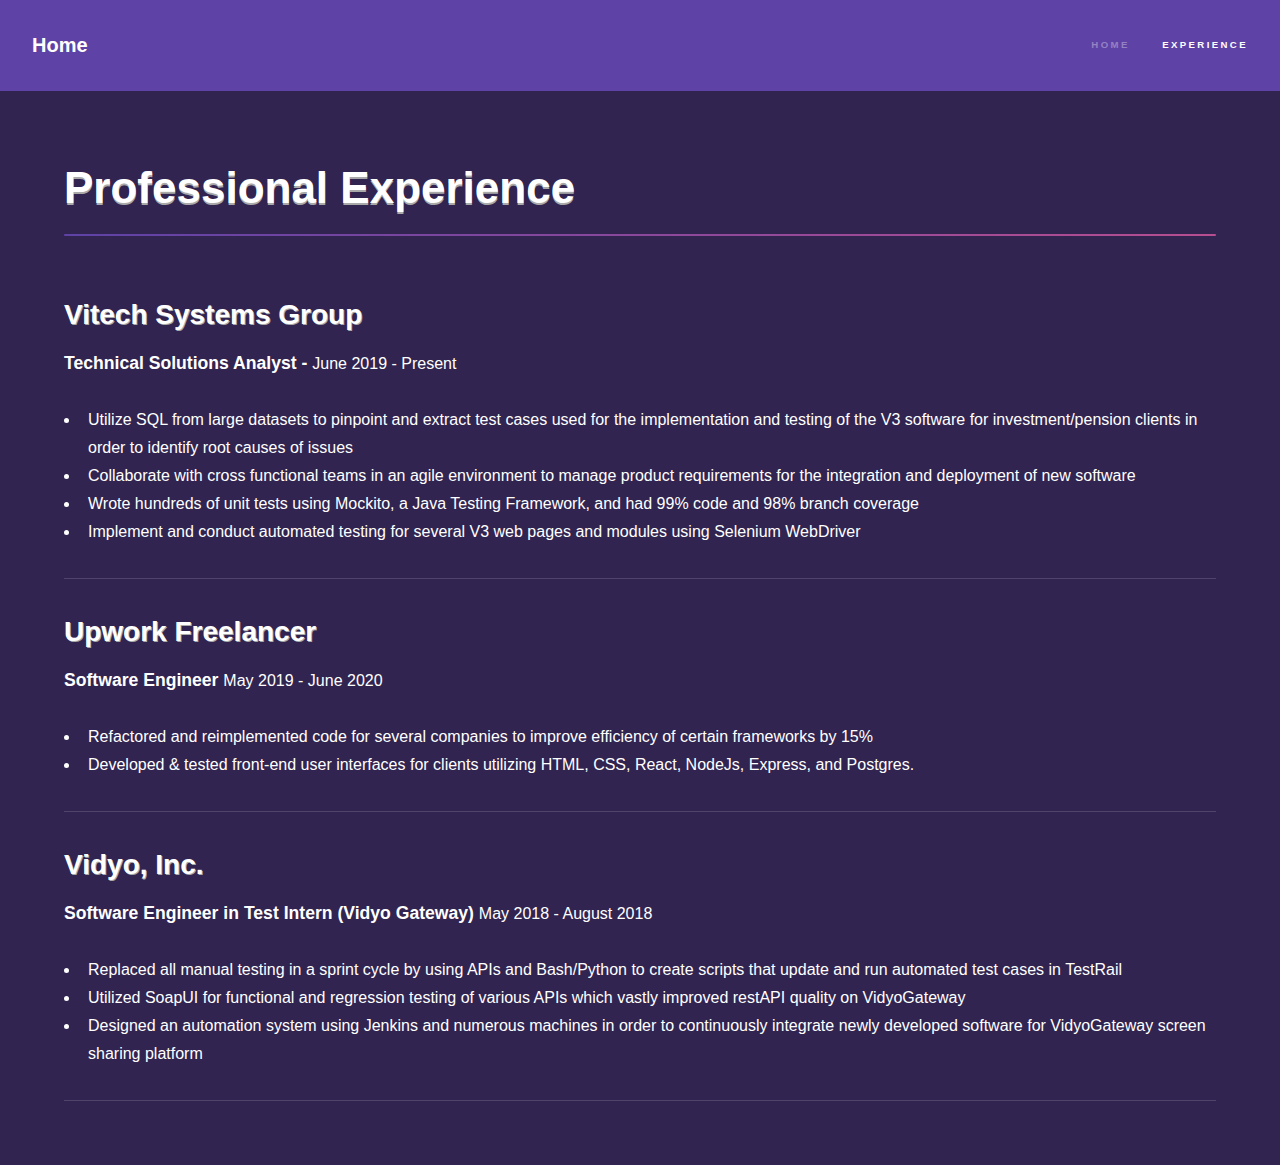
==== elements.html @ cdfebb3a "Add files via upload" ====
<!DOCTYPE HTML>
<!--
	Hyperspace by HTML5 UP
	html5up.net | @ajlkn
	Free for personal and commercial use under the CCA 3.0 license (html5up.net/license)
-->
<html>
	<head>
		<title>Professional Experience</title>
		<meta charset="utf-8" />
		<meta name="viewport" content="width=device-width, initial-scale=1, user-scalable=no" />
		<link rel="stylesheet" href="assets/css/main.css" />
		<noscript><link rel="stylesheet" href="assets/css/noscript.css" /></noscript>
	</head>
	<body class="is-preload">

		<!-- Header -->
			<header id="header">
				<a href="index.html" class="title">Home</a>
				<nav>
					<ul>
						<li><a href="index.html">Home</a></li>
						<!-- <li><a href="generic.html">Generic</a></li> -->
						<li><a href="elements.html"  class="active">Experience</a></li>
					</ul>
				</nav>
			</header>

		<!-- Wrapper -->
			<div id="wrapper">

				<!-- Main -->
					<section id="main" class="wrapper">
						<div class="inner">
							<h1 class="major">Professional Experience</h1>

								<section>
									<h2>Vitech Systems Group</h2>
									<h3 class="pdates"> Technical Solutions Analyst - </h3> <p class="pdates">June 2019 - Present</p>														
									<br>
									<br>
									<ul>
										<li>Utilize SQL from large datasets to pinpoint and extract test cases used for the implementation and testing of the V3 software for investment/pension clients in order to identify root causes of issues</li>
										<li>Collaborate with cross functional teams in an agile environment to manage product requirements for the integration and deployment of new software  </li>
										<li>Wrote hundreds of unit tests using Mockito, a Java Testing Framework, and had 99% code and 98% branch coverage</li>
										<li>Implement and conduct automated testing for several V3 web pages and modules using Selenium WebDriver</li>
									</ul>
									<hr />

									<h2>Upwork Freelancer</h2>
									<h3 class="pdates">Software Engineer </h3>
									<p class="pdates">May 2019 - June 2020</p>
									<br>
									<br>
									<ul>
										<li>Refactored and reimplemented code for several companies to improve efficiency of certain frameworks by 15%</li>
										<li>Developed & tested front-end user interfaces for clients utilizing HTML, CSS, React, NodeJs, Express, and Postgres.</li>
										
										
									</ul>
									<hr />


									
									
									<h2>Vidyo, Inc.</h2>
									<h3 class="pdates">Software Engineer in Test Intern (Vidyo Gateway)	 </h3>
									<p class="pdates">May 2018 - August 2018</p>
									<br>
									<br>
									<ul>
										<li>Replaced all manual testing in a sprint cycle by using APIs and Bash/Python to create scripts that update and run automated test cases in TestRail </li>
										<li>Utilized SoapUI for functional and regression testing of various APIs which vastly improved restAPI quality on VidyoGateway </li>
										<li>Designed an automation system using Jenkins and numerous machines in order to continuously integrate newly developed software for VidyoGateway screen sharing platform </li>
											
									</ul>
									<hr />

								
									<!-- <h2>Heading Level 2</h2>
									<h3>Heading Level 3</h3>
									<h4>Heading Level 4</h4>
									<hr />
									<h3>Blockquote</h3>
									<blockquote>Fringilla nisl. Donec accumsan interdum nisi, quis tincidunt felis sagittis eget tempus euismod. Vestibulum ante ipsum primis in faucibus vestibulum. Blandit adipiscing eu felis iaculis volutpat ac adipiscing accumsan faucibus. Vestibulum ante ipsum primis in faucibus lorem ipsum dolor sit amet nullam adipiscing eu felis.</blockquote>
									<h3>Preformatted</h3>
									<pre><code>i = 0; -->



							<!-- Lists -->
								

		

		<!-- Scripts -->
			<script src="assets/js/jquery.min.js"></script>
			<script src="assets/js/jquery.scrollex.min.js"></script>
			<script src="assets/js/jquery.scrolly.min.js"></script>
			<script src="assets/js/browser.min.js"></script>
			<script src="assets/js/breakpoints.min.js"></script>
			<script src="assets/js/util.js"></script>
			<script src="assets/js/main.js"></script>

	</body>
</html>
---- assets/css/main.css ----
@import url(fontawesome-all.min.css);

/*
	Hyperspace by HTML5 UP
	html5up.net | @ajlkn
	Free for personal and commercial use under the CCA 3.0 license (html5up.net/license)
*/

html, body, div, span, applet, object,
iframe, h1, h2, h3, h4, h5, h6, p, blockquote,
pre, a, abbr, acronym, address, big, cite,
code, del, dfn, em, img, ins, kbd, q, s, samp,
small, strike, strong, sub, sup, tt, var, b,
u, i, center, dl, dt, dd, ol, ul, li, fieldset,
form, label, legend, table, caption, tbody,
tfoot, thead, tr, th, td, article, aside,
canvas, details, embed, figure, figcaption,
footer, header, hgroup, menu, nav, output, ruby,
section, summary, time, mark, audio, video {
	margin: 0;
	padding: 0;
	border: 0;
	font-size: 100%;
	font: inherit;
	vertical-align: baseline;}

article, aside, details, figcaption, figure,
footer, header, hgroup, menu, nav, section {
	display: block;}

body {
	line-height: 1;
}

ol, ul {
	list-style: none;
}

blockquote, q {
	quotes: none;
}

	blockquote:before, blockquote:after, q:before, q:after {
		content: '';
		content: none;
	}

table {
	border-collapse: collapse;
	border-spacing: 0;
}

body {
	-webkit-text-size-adjust: none;
}

mark {
	background-color: transparent;
	color: inherit;
}

input::-moz-focus-inner {
	border: 0;
	padding: 0;
}

input, select, textarea {
	-moz-appearance: none;
	-webkit-appearance: none;
	-ms-appearance: none;
	appearance: none;
}

/* Basic */

	@-ms-viewport {
		width: device-width;
	}

	body {
		-ms-overflow-style: scrollbar;
	}

	@media screen and (max-width: 480px) {

		html, body {
			min-width: 320px;
		}

	}

	html {
		box-sizing: border-box;
	}

	*, *:before, *:after {
		box-sizing: inherit;
	}

	body {
		background: #312450;
	}

		body.is-preload *, body.is-preload *:before, body.is-preload *:after {
			-moz-animation: none !important;
			-webkit-animation: none !important;
			-ms-animation: none !important;
			animation: none !important;
			-moz-transition: none !important;
			-webkit-transition: none !important;
			-ms-transition: none !important;
			transition: none !important;
		}

/* Type */

	body, input, select, textarea {
		color: rgba(255, 255, 255, 0.55);
		font-family: Arial, Helvetica, sans-serif;
		font-size: 16.5pt;
		font-weight: normal;
		line-height: 1.75;
	}

		@media screen and (max-width: 1680px) {

			body, input, select, textarea {
				font-size: 13pt;
			}

		}

		@media screen and (max-width: 1280px) {

			body, input, select, textarea {
				font-size: 12pt;
			}

		}

		@media screen and (max-width: 360px) {

			body, input, select, textarea {
				font-size: 11pt;
			}

		}

	a {
		-moz-transition: color 0.2s ease, border-bottom-color 0.2s ease;
		-webkit-transition: color 0.2s ease, border-bottom-color 0.2s ease;
		-ms-transition: color 0.2s ease, border-bottom-color 0.2s ease;
		transition: color 0.2s ease, border-bottom-color 0.2s ease;
		border-bottom: dotted 1px rgba(255, 255, 255, 0.35);
		color: inherit;
		text-decoration: none;
	}

		a:hover {
			border-bottom-color: transparent;
			color: #ffffff;
		}

	strong, b {
		color: #ffffff;
		font-weight: bold;
	}

	em, i {
		font-style: italic;
	}

	p {
		margin: 0 0 2em 0;
	}

	h1, h2, h3, h4, h5, h6 {
		color: #ffffff;
		font-weight: bold;
		line-height: 1.5;
		margin: 0 0 0.5em 0;
	}

		h1 a, h2 a, h3 a, h4 a, h5 a, h6 a {
			color: inherit;
			text-decoration: none;
		}

	h1 {
		font-size: 2.75em;
		text-shadow: .2px 2px darkgrey;
	}

		h1.major {
			margin: 0 0 1.3em 0;
			position: relative;
			padding-bottom: 0.35em;
		}

			h1.major:after {
				background-image: -moz-linear-gradient(to right, #5e42a6, #b74e91);
				background-image: -webkit-linear-gradient(to right, #5e42a6, #b74e91);
				background-image: -ms-linear-gradient(to right, #5e42a6, #b74e91);
				background-image: linear-gradient(to right, #5e42a6, #b74e91);
				-moz-transition: max-width 0.2s ease;
				-webkit-transition: max-width 0.2s ease;
				-ms-transition: max-width 0.2s ease;
				transition: max-width 0.2s ease;
				border-radius: 0.2em;
				bottom: 0;
				content: '';
				height: 0.05em;
				position: absolute;
				right: 0;
				width: 100%;
			}

	h2 {
		font-size: 1.75em;
		text-shadow: 1px 1px darkgrey;
	}

	h3 {
		font-size: 1.1em;
	}

	h4 {
		font-size: 1em;
	}

	h5 {
		font-size: 0.8em;
	}

	h6 {
		font-size: 0.6em;
	}

	@media screen and (max-width: 736px) {

		h1 {
			font-size: 2em;
		}

		h2 {
			font-size: 1.25em;
		}

		h3 {
			font-size: 1em;
		}

		h4 {
			font-size: 0.8em;
		}

		h5 {
			font-size: 0.6em;
		}

		h6 {
			font-size: 0.6em;
		}

	}

	sub {
		font-size: 0.8em;
		position: relative;
		top: 0.5em;
	}

	sup {
		font-size: 0.8em;
		position: relative;
		top: -0.5em;
	}

	blockquote {
		border-left: solid 4px rgba(255, 255, 255, 0.15);
		font-style: italic;
		margin: 0 0 2em 0;
		padding: 0.5em 0 0.5em 2em;
	}

	code {
		background: rgba(255, 255, 255, 0.05);
		border-radius: 0.25em;
		border: solid 1px rgba(255, 255, 255, 0.15);
		font-family: "Courier New", monospace;
		font-size: 0.9em;
		margin: 0 0.25em;
		padding: 0.25em 0.65em;
	}

	pre {
		-webkit-overflow-scrolling: touch;
		font-family: "Courier New", monospace;
		font-size: 0.9em;
		margin: 0 0 2em 0;
	}

		pre code {
			display: block;
			line-height: 1.75em;
			padding: 1em 1.5em;
			overflow-x: auto;
		}

	hr {
		border: 0;
		border-bottom: solid 1px rgba(255, 255, 255, 0.15);
		margin: 2em 0;
	}

		hr.major {
			margin: 3em 0;
		}

	.align-left {
		text-align: left;
	}

	.align-center {
		text-align: center;
	}

	.align-right {
		text-align: right;
	}

/* Row */

	.row {
		display: flex;
		flex-wrap: wrap;
		box-sizing: border-box;
		align-items: stretch;
	}

		.row > * {
			box-sizing: border-box;
		}

		.row.gtr-uniform > * > :last-child {
			margin-bottom: 0;
		}

		.row.aln-left {
			justify-content: flex-start;
		}

		.row.aln-center {
			justify-content: center;
		}

		.row.aln-right {
			justify-content: flex-end;
		}

		.row.aln-top {
			align-items: flex-start;
		}

		.row.aln-middle {
			align-items: center;
		}

		.row.aln-bottom {
			align-items: flex-end;
		}

		.row > .imp {
			order: -1;
		}

		.row > .col-1 {
			width: 8.33333%;
		}

		.row > .off-1 {
			margin-left: 8.33333%;
		}

		.row > .col-2 {
			width: 16.66667%;
		}

		.row > .off-2 {
			margin-left: 16.66667%;
		}

		.row > .col-3 {
			width: 25%;
		}

		.row > .off-3 {
			margin-left: 25%;
		}

		.row > .col-4 {
			width: 33.33333%;
		}

		.row > .off-4 {
			margin-left: 33.33333%;
		}

		.row > .col-5 {
			width: 41.66667%;
		}

		.row > .off-5 {
			margin-left: 41.66667%;
		}

		.row > .col-6 {
			width: 50%;
		}

		.row > .off-6 {
			margin-left: 50%;
		}

		.row > .col-7 {
			width: 58.33333%;
		}

		.row > .off-7 {
			margin-left: 58.33333%;
		}

		.row > .col-8 {
			width: 66.66667%;
		}

		.row > .off-8 {
			margin-left: 66.66667%;
		}

		.row > .col-9 {
			width: 75%;
		}

		.row > .off-9 {
			margin-left: 75%;
		}

		.row > .col-10 {
			width: 83.33333%;
		}

		.row > .off-10 {
			margin-left: 83.33333%;
		}

		.row > .col-11 {
			width: 91.66667%;
		}

		.row > .off-11 {
			margin-left: 91.66667%;
		}

		.row > .col-12 {
			width: 100%;
		}

		.row > .off-12 {
			margin-left: 100%;
		}

		.row.gtr-0 {
			margin-top: 0;
			margin-left: 0em;
		}

			.row.gtr-0 > * {
				padding: 0 0 0 0em;
			}

			.row.gtr-0.gtr-uniform {
				margin-top: 0em;
			}

				.row.gtr-0.gtr-uniform > * {
					padding-top: 0em;
				}

		.row.gtr-25 {
			margin-top: 0;
			margin-left: -0.375em;
		}

			.row.gtr-25 > * {
				padding: 0 0 0 0.375em;
			}

			.row.gtr-25.gtr-uniform {
				margin-top: -0.375em;
			}

				.row.gtr-25.gtr-uniform > * {
					padding-top: 0.375em;
				}

		.row.gtr-50 {
			margin-top: 0;
			margin-left: -0.75em;
		}

			.row.gtr-50 > * {
				padding: 0 0 0 0.75em;
			}

			.row.gtr-50.gtr-uniform {
				margin-top: -0.75em;
			}

				.row.gtr-50.gtr-uniform > * {
					padding-top: 0.75em;
				}

		.row {
			margin-top: 0;
			margin-left: -1.5em;
		}

			.row > * {
				padding: 0 0 0 1.5em;
			}

			.row.gtr-uniform {
				margin-top: -1.5em;
			}

				.row.gtr-uniform > * {
					padding-top: 1.5em;
				}

		.row.gtr-150 {
			margin-top: 0;
			margin-left: -2.25em;
		}

			.row.gtr-150 > * {
				padding: 0 0 0 2.25em;
			}

			.row.gtr-150.gtr-uniform {
				margin-top: -2.25em;
			}

				.row.gtr-150.gtr-uniform > * {
					padding-top: 2.25em;
				}

		.row.gtr-200 {
			margin-top: 0;
			margin-left: -3em;
		}

			.row.gtr-200 > * {
				padding: 0 0 0 3em;
			}

			.row.gtr-200.gtr-uniform {
				margin-top: -3em;
			}

				.row.gtr-200.gtr-uniform > * {
					padding-top: 3em;
				}

		@media screen and (max-width: 1680px) {

			.row {
				display: flex;
				flex-wrap: wrap;
				box-sizing: border-box;
				align-items: stretch;
			}

				.row > * {
					box-sizing: border-box;
				}

				.row.gtr-uniform > * > :last-child {
					margin-bottom: 0;
				}

				.row.aln-left {
					justify-content: flex-start;
				}

				.row.aln-center {
					justify-content: center;
				}

				.row.aln-right {
					justify-content: flex-end;
				}

				.row.aln-top {
					align-items: flex-start;
				}

				.row.aln-middle {
					align-items: center;
				}

				.row.aln-bottom {
					align-items: flex-end;
				}

				.row > .imp-xlarge {
					order: -1;
				}

				.row > .col-1-xlarge {
					width: 8.33333%;
				}

				.row > .off-1-xlarge {
					margin-left: 8.33333%;
				}

				.row > .col-2-xlarge {
					width: 16.66667%;
				}

				.row > .off-2-xlarge {
					margin-left: 16.66667%;
				}

				.row > .col-3-xlarge {
					width: 25%;
				}

				.row > .off-3-xlarge {
					margin-left: 25%;
				}

				.row > .col-4-xlarge {
					width: 33.33333%;
				}

				.row > .off-4-xlarge {
					margin-left: 33.33333%;
				}

				.row > .col-5-xlarge {
					width: 41.66667%;
				}

				.row > .off-5-xlarge {
					margin-left: 41.66667%;
				}

				.row > .col-6-xlarge {
					width: 50%;
				}

				.row > .off-6-xlarge {
					margin-left: 50%;
				}

				.row > .col-7-xlarge {
					width: 58.33333%;
				}

				.row > .off-7-xlarge {
					margin-left: 58.33333%;
				}

				.row > .col-8-xlarge {
					width: 66.66667%;
				}

				.row > .off-8-xlarge {
					margin-left: 66.66667%;
				}

				.row > .col-9-xlarge {
					width: 75%;
				}

				.row > .off-9-xlarge {
					margin-left: 75%;
				}

				.row > .col-10-xlarge {
					width: 83.33333%;
				}

				.row > .off-10-xlarge {
					margin-left: 83.33333%;
				}

				.row > .col-11-xlarge {
					width: 91.66667%;
				}

				.row > .off-11-xlarge {
					margin-left: 91.66667%;
				}

				.row > .col-12-xlarge {
					width: 100%;
				}

				.row > .off-12-xlarge {
					margin-left: 100%;
				}

				.row.gtr-0 {
					margin-top: 0;
					margin-left: 0em;
				}

					.row.gtr-0 > * {
						padding: 0 0 0 0em;
					}

					.row.gtr-0.gtr-uniform {
						margin-top: 0em;
					}

						.row.gtr-0.gtr-uniform > * {
							padding-top: 0em;
						}

				.row.gtr-25 {
					margin-top: 0;
					margin-left: -0.375em;
				}

					.row.gtr-25 > * {
						padding: 0 0 0 0.375em;
					}

					.row.gtr-25.gtr-uniform {
						margin-top: -0.375em;
					}

						.row.gtr-25.gtr-uniform > * {
							padding-top: 0.375em;
						}

				.row.gtr-50 {
					margin-top: 0;
					margin-left: -0.75em;
				}

					.row.gtr-50 > * {
						padding: 0 0 0 0.75em;
					}

					.row.gtr-50.gtr-uniform {
						margin-top: -0.75em;
					}

						.row.gtr-50.gtr-uniform > * {
							padding-top: 0.75em;
						}

				.row {
					margin-top: 0;
					margin-left: -1.5em;
				}

					.row > * {
						padding: 0 0 0 1.5em;
					}

					.row.gtr-uniform {
						margin-top: -1.5em;
					}

						.row.gtr-uniform > * {
							padding-top: 1.5em;
						}

				.row.gtr-150 {
					margin-top: 0;
					margin-left: -2.25em;
				}

					.row.gtr-150 > * {
						padding: 0 0 0 2.25em;
					}

					.row.gtr-150.gtr-uniform {
						margin-top: -2.25em;
					}

						.row.gtr-150.gtr-uniform > * {
							padding-top: 2.25em;
						}

				.row.gtr-200 {
					margin-top: 0;
					margin-left: -3em;
				}

					.row.gtr-200 > * {
						padding: 0 0 0 3em;
					}

					.row.gtr-200.gtr-uniform {
						margin-top: -3em;
					}

						.row.gtr-200.gtr-uniform > * {
							padding-top: 3em;
						}

		}

		@media screen and (max-width: 1280px) {

			.row {
				display: flex;
				flex-wrap: wrap;
				box-sizing: border-box;
				align-items: stretch;
			}

				.row > * {
					box-sizing: border-box;
				}

				.row.gtr-uniform > * > :last-child {
					margin-bottom: 0;
				}

				.row.aln-left {
					justify-content: flex-start;
				}

				.row.aln-center {
					justify-content: center;
				}

				.row.aln-right {
					justify-content: flex-end;
				}

				.row.aln-top {
					align-items: flex-start;
				}

				.row.aln-middle {
					align-items: center;
				}

				.row.aln-bottom {
					align-items: flex-end;
				}

				.row > .imp-large {
					order: -1;
				}

				.row > .col-1-large {
					width: 8.33333%;
				}

				.row > .off-1-large {
					margin-left: 8.33333%;
				}

				.row > .col-2-large {
					width: 16.66667%;
				}

				.row > .off-2-large {
					margin-left: 16.66667%;
				}

				.row > .col-3-large {
					width: 25%;
				}

				.row > .off-3-large {
					margin-left: 25%;
				}

				.row > .col-4-large {
					width: 33.33333%;
				}

				.row > .off-4-large {
					margin-left: 33.33333%;
				}

				.row > .col-5-large {
					width: 41.66667%;
				}

				.row > .off-5-large {
					margin-left: 41.66667%;
				}

				.row > .col-6-large {
					width: 50%;
				}

				.row > .off-6-large {
					margin-left: 50%;
				}

				.row > .col-7-large {
					width: 58.33333%;
				}

				.row > .off-7-large {
					margin-left: 58.33333%;
				}

				.row > .col-8-large {
					width: 66.66667%;
				}

				.row > .off-8-large {
					margin-left: 66.66667%;
				}

				.row > .col-9-large {
					width: 75%;
				}

				.row > .off-9-large {
					margin-left: 75%;
				}

				.row > .col-10-large {
					width: 83.33333%;
				}

				.row > .off-10-large {
					margin-left: 83.33333%;
				}

				.row > .col-11-large {
					width: 91.66667%;
				}

				.row > .off-11-large {
					margin-left: 91.66667%;
				}

				.row > .col-12-large {
					width: 100%;
				}

				.row > .off-12-large {
					margin-left: 100%;
				}

				.row.gtr-0 {
					margin-top: 0;
					margin-left: 0em;
				}

					.row.gtr-0 > * {
						padding: 0 0 0 0em;
					}

					.row.gtr-0.gtr-uniform {
						margin-top: 0em;
					}

						.row.gtr-0.gtr-uniform > * {
							padding-top: 0em;
						}

				.row.gtr-25 {
					margin-top: 0;
					margin-left: -0.375em;
				}

					.row.gtr-25 > * {
						padding: 0 0 0 0.375em;
					}

					.row.gtr-25.gtr-uniform {
						margin-top: -0.375em;
					}

						.row.gtr-25.gtr-uniform > * {
							padding-top: 0.375em;
						}

				.row.gtr-50 {
					margin-top: 0;
					margin-left: -0.75em;
				}

					.row.gtr-50 > * {
						padding: 0 0 0 0.75em;
					}

					.row.gtr-50.gtr-uniform {
						margin-top: -0.75em;
					}

						.row.gtr-50.gtr-uniform > * {
							padding-top: 0.75em;
						}

				.row {
					margin-top: 0;
					margin-left: -1.5em;
				}

					.row > * {
						padding: 0 0 0 1.5em;
					}

					.row.gtr-uniform {
						margin-top: -1.5em;
					}

						.row.gtr-uniform > * {
							padding-top: 1.5em;
						}

				.row.gtr-150 {
					margin-top: 0;
					margin-left: -2.25em;
				}

					.row.gtr-150 > * {
						padding: 0 0 0 2.25em;
					}

					.row.gtr-150.gtr-uniform {
						margin-top: -2.25em;
					}

						.row.gtr-150.gtr-uniform > * {
							padding-top: 2.25em;
						}

				.row.gtr-200 {
					margin-top: 0;
					margin-left: -3em;
				}

					.row.gtr-200 > * {
						padding: 0 0 0 3em;
					}

					.row.gtr-200.gtr-uniform {
						margin-top: -3em;
					}

						.row.gtr-200.gtr-uniform > * {
							padding-top: 3em;
						}

		}

		@media screen and (max-width: 980px) {

			.row {
				display: flex;
				flex-wrap: wrap;
				box-sizing: border-box;
				align-items: stretch;
			}

				.row > * {
					box-sizing: border-box;
				}

				.row.gtr-uniform > * > :last-child {
					margin-bottom: 0;
				}

				.row.aln-left {
					justify-content: flex-start;
				}

				.row.aln-center {
					justify-content: center;
				}

				.row.aln-right {
					justify-content: flex-end;
				}

				.row.aln-top {
					align-items: flex-start;
				}

				.row.aln-middle {
					align-items: center;
				}

				.row.aln-bottom {
					align-items: flex-end;
				}

				.row > .imp-medium {
					order: -1;
				}

				.row > .col-1-medium {
					width: 8.33333%;
				}

				.row > .off-1-medium {
					margin-left: 8.33333%;
				}

				.row > .col-2-medium {
					width: 16.66667%;
				}

				.row > .off-2-medium {
					margin-left: 16.66667%;
				}

				.row > .col-3-medium {
					width: 25%;
				}

				.row > .off-3-medium {
					margin-left: 25%;
				}

				.row > .col-4-medium {
					width: 33.33333%;
				}

				.row > .off-4-medium {
					margin-left: 33.33333%;
				}

				.row > .col-5-medium {
					width: 41.66667%;
				}

				.row > .off-5-medium {
					margin-left: 41.66667%;
				}

				.row > .col-6-medium {
					width: 50%;
				}

				.row > .off-6-medium {
					margin-left: 50%;
				}

				.row > .col-7-medium {
					width: 58.33333%;
				}

				.row > .off-7-medium {
					margin-left: 58.33333%;
				}

				.row > .col-8-medium {
					width: 66.66667%;
				}

				.row > .off-8-medium {
					margin-left: 66.66667%;
				}

				.row > .col-9-medium {
					width: 75%;
				}

				.row > .off-9-medium {
					margin-left: 75%;
				}

				.row > .col-10-medium {
					width: 83.33333%;
				}

				.row > .off-10-medium {
					margin-left: 83.33333%;
				}

				.row > .col-11-medium {
					width: 91.66667%;
				}

				.row > .off-11-medium {
					margin-left: 91.66667%;
				}

				.row > .col-12-medium {
					width: 100%;
				}

				.row > .off-12-medium {
					margin-left: 100%;
				}

				.row.gtr-0 {
					margin-top: 0;
					margin-left: 0em;
				}

					.row.gtr-0 > * {
						padding: 0 0 0 0em;
					}

					.row.gtr-0.gtr-uniform {
						margin-top: 0em;
					}

						.row.gtr-0.gtr-uniform > * {
							padding-top: 0em;
						}

				.row.gtr-25 {
					margin-top: 0;
					margin-left: -0.375em;
				}

					.row.gtr-25 > * {
						padding: 0 0 0 0.375em;
					}

					.row.gtr-25.gtr-uniform {
						margin-top: -0.375em;
					}

						.row.gtr-25.gtr-uniform > * {
							padding-top: 0.375em;
						}

				.row.gtr-50 {
					margin-top: 0;
					margin-left: -0.75em;
				}

					.row.gtr-50 > * {
						padding: 0 0 0 0.75em;
					}

					.row.gtr-50.gtr-uniform {
						margin-top: -0.75em;
					}

						.row.gtr-50.gtr-uniform > * {
							padding-top: 0.75em;
						}

				.row {
					margin-top: 0;
					margin-left: -1.5em;
				}

					.row > * {
						padding: 0 0 0 1.5em;
					}

					.row.gtr-uniform {
						margin-top: -1.5em;
					}

						.row.gtr-uniform > * {
							padding-top: 1.5em;
						}

				.row.gtr-150 {
					margin-top: 0;
					margin-left: -2.25em;
				}

					.row.gtr-150 > * {
						padding: 0 0 0 2.25em;
					}

					.row.gtr-150.gtr-uniform {
						margin-top: -2.25em;
					}

						.row.gtr-150.gtr-uniform > * {
							padding-top: 2.25em;
						}

				.row.gtr-200 {
					margin-top: 0;
					margin-left: -3em;
				}

					.row.gtr-200 > * {
						padding: 0 0 0 3em;
					}

					.row.gtr-200.gtr-uniform {
						margin-top: -3em;
					}

						.row.gtr-200.gtr-uniform > * {
							padding-top: 3em;
						}

		}

		@media screen and (max-width: 736px) {

			.row {
				display: flex;
				flex-wrap: wrap;
				box-sizing: border-box;
				align-items: stretch;
			}

				.row > * {
					box-sizing: border-box;
				}

				.row.gtr-uniform > * > :last-child {
					margin-bottom: 0;
				}

				.row.aln-left {
					justify-content: flex-start;
				}

				.row.aln-center {
					justify-content: center;
				}

				.row.aln-right {
					justify-content: flex-end;
				}

				.row.aln-top {
					align-items: flex-start;
				}

				.row.aln-middle {
					align-items: center;
				}

				.row.aln-bottom {
					align-items: flex-end;
				}

				.row > .imp-small {
					order: -1;
				}

				.row > .col-1-small {
					width: 8.33333%;
				}

				.row > .off-1-small {
					margin-left: 8.33333%;
				}

				.row > .col-2-small {
					width: 16.66667%;
				}

				.row > .off-2-small {
					margin-left: 16.66667%;
				}

				.row > .col-3-small {
					width: 25%;
				}

				.row > .off-3-small {
					margin-left: 25%;
				}

				.row > .col-4-small {
					width: 33.33333%;
				}

				.row > .off-4-small {
					margin-left: 33.33333%;
				}

				.row > .col-5-small {
					width: 41.66667%;
				}

				.row > .off-5-small {
					margin-left: 41.66667%;
				}

				.row > .col-6-small {
					width: 50%;
				}

				.row > .off-6-small {
					margin-left: 50%;
				}

				.row > .col-7-small {
					width: 58.33333%;
				}

				.row > .off-7-small {
					margin-left: 58.33333%;
				}

				.row > .col-8-small {
					width: 66.66667%;
				}

				.row > .off-8-small {
					margin-left: 66.66667%;
				}

				.row > .col-9-small {
					width: 75%;
				}

				.row > .off-9-small {
					margin-left: 75%;
				}

				.row > .col-10-small {
					width: 83.33333%;
				}

				.row > .off-10-small {
					margin-left: 83.33333%;
				}

				.row > .col-11-small {
					width: 91.66667%;
				}

				.row > .off-11-small {
					margin-left: 91.66667%;
				}

				.row > .col-12-small {
					width: 100%;
				}

				.row > .off-12-small {
					margin-left: 100%;
				}

				.row.gtr-0 {
					margin-top: 0;
					margin-left: 0em;
				}

					.row.gtr-0 > * {
						padding: 0 0 0 0em;
					}

					.row.gtr-0.gtr-uniform {
						margin-top: 0em;
					}

						.row.gtr-0.gtr-uniform > * {
							padding-top: 0em;
						}

				.row.gtr-25 {
					margin-top: 0;
					margin-left: -0.375em;
				}

					.row.gtr-25 > * {
						padding: 0 0 0 0.375em;
					}

					.row.gtr-25.gtr-uniform {
						margin-top: -0.375em;
					}

						.row.gtr-25.gtr-uniform > * {
							padding-top: 0.375em;
						}

				.row.gtr-50 {
					margin-top: 0;
					margin-left: -0.75em;
				}

					.row.gtr-50 > * {
						padding: 0 0 0 0.75em;
					}

					.row.gtr-50.gtr-uniform {
						margin-top: -0.75em;
					}

						.row.gtr-50.gtr-uniform > * {
							padding-top: 0.75em;
						}

				.row {
					margin-top: 0;
					margin-left: -1.5em;
				}

					.row > * {
						padding: 0 0 0 1.5em;
					}

					.row.gtr-uniform {
						margin-top: -1.5em;
					}

						.row.gtr-uniform > * {
							padding-top: 1.5em;
						}

				.row.gtr-150 {
					margin-top: 0;
					margin-left: -2.25em;
				}

					.row.gtr-150 > * {
						padding: 0 0 0 2.25em;
					}

					.row.gtr-150.gtr-uniform {
						margin-top: -2.25em;
					}

						.row.gtr-150.gtr-uniform > * {
							padding-top: 2.25em;
						}

				.row.gtr-200 {
					margin-top: 0;
					margin-left: -3em;
				}

					.row.gtr-200 > * {
						padding: 0 0 0 3em;
					}

					.row.gtr-200.gtr-uniform {
						margin-top: -3em;
					}

						.row.gtr-200.gtr-uniform > * {
							padding-top: 3em;
						}

		}

		@media screen and (max-width: 480px) {

			.row {
				display: flex;
				flex-wrap: wrap;
				box-sizing: border-box;
				align-items: stretch;
			}

				.row > * {
					box-sizing: border-box;
				}

				.row.gtr-uniform > * > :last-child {
					margin-bottom: 0;
				}

				.row.aln-left {
					justify-content: flex-start;
				}

				.row.aln-center {
					justify-content: center;
				}

				.row.aln-right {
					justify-content: flex-end;
				}

				.row.aln-top {
					align-items: flex-start;
				}

				.row.aln-middle {
					align-items: center;
				}

				.row.aln-bottom {
					align-items: flex-end;
				}

				.row > .imp-xsmall {
					order: -1;
				}

				.row > .col-1-xsmall {
					width: 8.33333%;
				}

				.row > .off-1-xsmall {
					margin-left: 8.33333%;
				}

				.row > .col-2-xsmall {
					width: 16.66667%;
				}

				.row > .off-2-xsmall {
					margin-left: 16.66667%;
				}

				.row > .col-3-xsmall {
					width: 25%;
				}

				.row > .off-3-xsmall {
					margin-left: 25%;
				}

				.row > .col-4-xsmall {
					width: 33.33333%;
				}

				.row > .off-4-xsmall {
					margin-left: 33.33333%;
				}

				.row > .col-5-xsmall {
					width: 41.66667%;
				}

				.row > .off-5-xsmall {
					margin-left: 41.66667%;
				}

				.row > .col-6-xsmall {
					width: 50%;
				}

				.row > .off-6-xsmall {
					margin-left: 50%;
				}

				.row > .col-7-xsmall {
					width: 58.33333%;
				}

				.row > .off-7-xsmall {
					margin-left: 58.33333%;
				}

				.row > .col-8-xsmall {
					width: 66.66667%;
				}

				.row > .off-8-xsmall {
					margin-left: 66.66667%;
				}

				.row > .col-9-xsmall {
					width: 75%;
				}

				.row > .off-9-xsmall {
					margin-left: 75%;
				}

				.row > .col-10-xsmall {
					width: 83.33333%;
				}

				.row > .off-10-xsmall {
					margin-left: 83.33333%;
				}

				.row > .col-11-xsmall {
					width: 91.66667%;
				}

				.row > .off-11-xsmall {
					margin-left: 91.66667%;
				}

				.row > .col-12-xsmall {
					width: 100%;
				}

				.row > .off-12-xsmall {
					margin-left: 100%;
				}

				.row.gtr-0 {
					margin-top: 0;
					margin-left: 0em;
				}

					.row.gtr-0 > * {
						padding: 0 0 0 0em;
					}

					.row.gtr-0.gtr-uniform {
						margin-top: 0em;
					}

						.row.gtr-0.gtr-uniform > * {
							padding-top: 0em;
						}

				.row.gtr-25 {
					margin-top: 0;
					margin-left: -0.375em;
				}

					.row.gtr-25 > * {
						padding: 0 0 0 0.375em;
					}

					.row.gtr-25.gtr-uniform {
						margin-top: -0.375em;
					}

						.row.gtr-25.gtr-uniform > * {
							padding-top: 0.375em;
						}

				.row.gtr-50 {
					margin-top: 0;
					margin-left: -0.75em;
				}

					.row.gtr-50 > * {
						padding: 0 0 0 0.75em;
					}

					.row.gtr-50.gtr-uniform {
						margin-top: -0.75em;
					}

						.row.gtr-50.gtr-uniform > * {
							padding-top: 0.75em;
						}

				.row {
					margin-top: 0;
					margin-left: -1.5em;
				}

					.row > * {
						padding: 0 0 0 1.5em;
					}

					.row.gtr-uniform {
						margin-top: -1.5em;
					}

						.row.gtr-uniform > * {
							padding-top: 1.5em;
						}

				.row.gtr-150 {
					margin-top: 0;
					margin-left: -2.25em;
				}

					.row.gtr-150 > * {
						padding: 0 0 0 2.25em;
					}

					.row.gtr-150.gtr-uniform {
						margin-top: -2.25em;
					}

						.row.gtr-150.gtr-uniform > * {
							padding-top: 2.25em;
						}

				.row.gtr-200 {
					margin-top: 0;
					margin-left: -3em;
				}

					.row.gtr-200 > * {
						padding: 0 0 0 3em;
					}

					.row.gtr-200.gtr-uniform {
						margin-top: -3em;
					}

						.row.gtr-200.gtr-uniform > * {
							padding-top: 3em;
						}

		}

/* Box */

	.box {
		border-radius: 0.25em;
		border: solid 1px rgba(255, 255, 255, 0.15);
		margin-bottom: 2em;
		padding: 1.5em;
	}

		.box > :last-child,
		.box > :last-child > :last-child,
		.box > :last-child > :last-child > :last-child {
			margin-bottom: 0;
		}

		.box.alt {
			border: 0;
			border-radius: 0;
			padding: 0;
		}

/* Button */

	input[type="submit"],
	input[type="reset"],
	input[type="button"],
	button,
	.button {
		-moz-appearance: none;
		-webkit-appearance: none;
		-ms-appearance: none;
		appearance: none;
		-moz-transition: border-color 0.2s ease;
		-webkit-transition: border-color 0.2s ease;
		-ms-transition: border-color 0.2s ease;
		transition: border-color 0.2s ease;
		background-color: transparent;
		border: solid 1px !important;
		border-color: rgba(255, 255, 255, 0.15) !important;
		border-radius: 3em;
		color: #ffffff !important;
		cursor: pointer;
		display: inline-block;
		font-size: 0.6em;
		font-weight: bold;
		height: calc(4.75em + 2px);
		letter-spacing: 0.25em;
		line-height: 4.75em;
		outline: 0;
		padding: 0 3.75em;
		position: relative;
		text-align: center;
		text-decoration: none;
		text-transform: uppercase;
		white-space: nowrap;
	}

		input[type="submit"]:after,
		input[type="reset"]:after,
		input[type="button"]:after,
		button:after,
		.button:after {
			-moz-transform: scale(0.25);
			-webkit-transform: scale(0.25);
			-ms-transform: scale(0.25);
			transform: scale(0.25);
			pointer-events: none;
			-moz-transition: opacity 0.2s ease, -moz-transform 0.2s ease;
			-webkit-transition: opacity 0.2s ease, -webkit-transform 0.2s ease;
			-ms-transition: opacity 0.2s ease, -ms-transform 0.2s ease;
			transition: opacity 0.2s ease, transform 0.2s ease;
			background: #ffffff;
			border-radius: 3em;
			content: '';
			height: 100%;
			left: 0;
			opacity: 0;
			position: absolute;
			top: 0;
			width: 100%;
		}

		input[type="submit"].icon:before,
		input[type="reset"].icon:before,
		input[type="button"].icon:before,
		button.icon:before,
		.button.icon:before {
			margin-right: 0.75em;
		}

		input[type="submit"].fit,
		input[type="reset"].fit,
		input[type="button"].fit,
		button.fit,
		.button.fit {
			width: 100%;
		}

		input[type="submit"].small,
		input[type="reset"].small,
		input[type="button"].small,
		button.small,
		.button.small {
			font-size: 0.4em;
		}

		input[type="submit"].large,
		input[type="reset"].large,
		input[type="button"].large,
		button.large,
		.button.large {
			font-size: 0.8em;
		}

		input[type="submit"].primary,
		input[type="reset"].primary,
		input[type="button"].primary,
		button.primary,
		.button.primary {
			background-color: #ffffff;
			color: #312450 !important;
		}

			input[type="submit"].primary:after,
			input[type="reset"].primary:after,
			input[type="button"].primary:after,
			button.primary:after,
			.button.primary:after {
				display: none;
			}

		input[type="submit"].disabled, input[type="submit"]:disabled,
		input[type="reset"].disabled,
		input[type="reset"]:disabled,
		input[type="button"].disabled,
		input[type="button"]:disabled,
		button.disabled,
		button:disabled,
		.button.disabled,
		.button:disabled {
			cursor: default;
			opacity: 0.5;
			pointer-events: none;
		}

		input[type="submit"]:hover,
		input[type="reset"]:hover,
		input[type="button"]:hover,
		button:hover,
		.button:hover {
			border-color: rgba(255, 255, 255, 0.55) !important;
		}

			input[type="submit"]:hover:after,
			input[type="reset"]:hover:after,
			input[type="button"]:hover:after,
			button:hover:after,
			.button:hover:after {
				opacity: 0.05;
				-moz-transform: scale(1);
				-webkit-transform: scale(1);
				-ms-transform: scale(1);
				transform: scale(1);
			}

			input[type="submit"]:hover:active,
			input[type="reset"]:hover:active,
			input[type="button"]:hover:active,
			button:hover:active,
			.button:hover:active {
				border-color: #ffffff !important;
			}

				input[type="submit"]:hover:active:after,
				input[type="reset"]:hover:active:after,
				input[type="button"]:hover:active:after,
				button:hover:active:after,
				.button:hover:active:after {
					opacity: 0.1;
				}

/* Features */

	.features {
		display: -moz-flex;
		display: -webkit-flex;
		display: -ms-flex;
		display: flex;
		-moz-flex-wrap: wrap;
		-webkit-flex-wrap: wrap;
		-ms-flex-wrap: wrap;
		flex-wrap: wrap;
		border-radius: 0.25em;
		border: solid 1px rgba(255, 255, 255, 0.15);
		background: rgba(255, 255, 255, 0.05);
		margin: 0 0 2em 0;
	}

		/* .features section {
			padding: 3.5em 3em 1em 7em ;
			width: 50%;
			border-top: solid 1px rgba(255, 255, 255, 0.15);
			position: relative;
		} */

			.features section i{
				font-size: 50px;
				/* text-align: center; */
			}

			.features section:nth-child(-n + 2) {
				border-top-width: 0;
			}

			.features section:nth-child(2n) {
				border-left: solid 1px rgba(255, 255, 255, 0.15);
			}

			.features section .icon {
				-moz-transition: opacity 0.5s ease, -moz-transform 0.5s ease;
				-webkit-transition: opacity 0.5s ease, -webkit-transform 0.5s ease;
				-ms-transition: opacity 0.5s ease, -ms-transform 0.5s ease;
				transition: opacity 0.5s ease, transform 0.5s ease;
				-moz-transition-delay: 1s;
				-webkit-transition-delay: 1s;
				-ms-transition-delay: 1s;
				transition-delay: 1s;
				-moz-transform: scale(1);
				-webkit-transform: scale(1);
				-ms-transform: scale(1);
				transform: scale(1);
				position: absolute;
				left: 3em;
				top: 3em;
				opacity: 1;
			}

			.features section:nth-child(1) .icon {
				-moz-transition-delay: 0.15s;
				-webkit-transition-delay: 0.15s;
				-ms-transition-delay: 0.15s;
				transition-delay: 0.15s;
			}

			.features section:nth-child(2) .icon {
				-moz-transition-delay: 0.3s;
				-webkit-transition-delay: 0.3s;
				-ms-transition-delay: 0.3s;
				transition-delay: 0.3s;
			}

			.features section:nth-child(3) .icon {
				-moz-transition-delay: 0.45s;
				-webkit-transition-delay: 0.45s;
				-ms-transition-delay: 0.45s;
				transition-delay: 0.45s;
			}

			.features section:nth-child(4) .icon {
				-moz-transition-delay: 0.6s;
				-webkit-transition-delay: 0.6s;
				-ms-transition-delay: 0.6s;
				transition-delay: 0.6s;
			}

			.features section:nth-child(5) .icon {
				-moz-transition-delay: 0.75s;
				-webkit-transition-delay: 0.75s;
				-ms-transition-delay: 0.75s;
				transition-delay: 0.75s;
			}

			.features section:nth-child(6) .icon {
				-moz-transition-delay: 0.9s;
				-webkit-transition-delay: 0.9s;
				-ms-transition-delay: 0.9s;
				transition-delay: 0.9s;
			}

			.features section:nth-child(7) .icon {
				-moz-transition-delay: 1.05s;
				-webkit-transition-delay: 1.05s;
				-ms-transition-delay: 1.05s;
				transition-delay: 1.05s;
			}

			.features section:nth-child(8) .icon {
				-moz-transition-delay: 1.2s;
				-webkit-transition-delay: 1.2s;
				-ms-transition-delay: 1.2s;
				transition-delay: 1.2s;
			}

			.features section:nth-child(9) .icon {
				-moz-transition-delay: 1.35s;
				-webkit-transition-delay: 1.35s;
				-ms-transition-delay: 1.35s;
				transition-delay: 1.35s;
			}

			.features section:nth-child(10) .icon {
				-moz-transition-delay: 1.5s;
				-webkit-transition-delay: 1.5s;
				-ms-transition-delay: 1.5s;
				transition-delay: 1.5s;
			}

			.features section:nth-child(11) .icon {
				-moz-transition-delay: 1.65s;
				-webkit-transition-delay: 1.65s;
				-ms-transition-delay: 1.65s;
				transition-delay: 1.65s;
			}

			.features section:nth-child(12) .icon {
				-moz-transition-delay: 1.8s;
				-webkit-transition-delay: 1.8s;
				-ms-transition-delay: 1.8s;
				transition-delay: 1.8s;
			}

			.features section:nth-child(13) .icon {
				-moz-transition-delay: 1.95s;
				-webkit-transition-delay: 1.95s;
				-ms-transition-delay: 1.95s;
				transition-delay: 1.95s;
			}

			.features section:nth-child(14) .icon {
				-moz-transition-delay: 2.1s;
				-webkit-transition-delay: 2.1s;
				-ms-transition-delay: 2.1s;
				transition-delay: 2.1s;
			}

			.features section:nth-child(15) .icon {
				-moz-transition-delay: 2.25s;
				-webkit-transition-delay: 2.25s;
				-ms-transition-delay: 2.25s;
				transition-delay: 2.25s;
			}

			.features section:nth-child(16) .icon {
				-moz-transition-delay: 2.4s;
				-webkit-transition-delay: 2.4s;
				-ms-transition-delay: 2.4s;
				transition-delay: 2.4s;
			}

			.features section:nth-child(17) .icon {
				-moz-transition-delay: 2.55s;
				-webkit-transition-delay: 2.55s;
				-ms-transition-delay: 2.55s;
				transition-delay: 2.55s;
			}

			.features section:nth-child(18) .icon {
				-moz-transition-delay: 2.7s;
				-webkit-transition-delay: 2.7s;
				-ms-transition-delay: 2.7s;
				transition-delay: 2.7s;
			}

			.features section:nth-child(19) .icon {
				-moz-transition-delay: 2.85s;
				-webkit-transition-delay: 2.85s;
				-ms-transition-delay: 2.85s;
				transition-delay: 2.85s;
			}

			.features section:nth-child(20) .icon {
				-moz-transition-delay: 3s;
				-webkit-transition-delay: 3s;
				-ms-transition-delay: 3s;
				transition-delay: 3s;
			}

		.features.inactive section .icon {
			-moz-transform: scale(0.5);
			-webkit-transform: scale(0.5);
			-ms-transform: scale(0.5);
			transform: scale(0.5);
			opacity: 0;
		}

		@media screen and (max-width: 980px) {

			.features {
				display: block;
			}

				.features section {
					border-top-width: 1px !important;
					border-left-width: 0 !important;
					width: 100%;
				}

					.features section:first-child {
						border-top-width: 0 !important;
					}

		}

		@media screen and (max-width: 736px) {

			.features section {
				padding: 2.5em 1.5em 0.1em 5.5em ;
			}

				.features section .icon {
					left: 1.5em;
					top: 2em;
				}

		}

		@media screen and (max-width: 480px) {

			.features section {
				padding: 2em 1.5em 0.1em 1.5em ;
			}

				.features section .icon {
					left: 0;
					position: relative;
					top: 0;
				}

		}

	.featuresTechs{
		justify-content: center;
		align-items: center;
	}

	.featuresSection{
		padding: 1em 1em 1em 1em;
		width: 33.333333%;
		border: solid 1px rgba(255, 255, 255, 0.15);
		position: relative;
		text-align: center;
	}

	#headerDesc{
		display: flex;
	}

	.aboutMe{
		width: 100%;
		margin: .25rem .25rem .25rem .25rem;
		position: relative;
		color: white;
	}

/* Form */

	form {
		margin: 0 0 2em 0;
	}

		form > :last-child {
			margin-bottom: 0;
		}

		form > .fields {
			display: -moz-flex;
			display: -webkit-flex;
			display: -ms-flex;
			display: flex;
			-moz-flex-wrap: wrap;
			-webkit-flex-wrap: wrap;
			-ms-flex-wrap: wrap;
			flex-wrap: wrap;
			width: calc(100% + 3em);
			margin: -1.5em 0 2em -1.5em;
		}

			form > .fields > .field {
				-moz-flex-grow: 0;
				-webkit-flex-grow: 0;
				-ms-flex-grow: 0;
				flex-grow: 0;
				-moz-flex-shrink: 0;
				-webkit-flex-shrink: 0;
				-ms-flex-shrink: 0;
				flex-shrink: 0;
				padding: 1.5em 0 0 1.5em;
				width: calc(100% - 1.5em);
			}

				form > .fields > .field.half {
					width: calc(50% - 0.75em);
				}

				form > .fields > .field.third {
					width: calc(100%/3 - 0.5em);
				}

				form > .fields > .field.quarter {
					width: calc(25% - 0.375em);
				}

		@media screen and (max-width: 480px) {

			form > .fields {
				width: calc(100% + 3em);
				margin: -1.5em 0 2em -1.5em;
			}

				form > .fields > .field {
					padding: 1.5em 0 0 1.5em;
					width: calc(100% - 1.5em);
				}

					form > .fields > .field.half {
						width: calc(100% - 1.5em);
					}

					form > .fields > .field.third {
						width: calc(100% - 1.5em);
					}

					form > .fields > .field.quarter {
						width: calc(100% - 1.5em);
					}

		}

	label {
		color: #ffffff;
		font-weight: bold;
		line-height: 1.5;
		margin: 0 0 0.7em 0;
		display: block;
		font-size: 1.1em;
	}

	input[type="text"],
	input[type="password"],
	input[type="email"],
	input[type="tel"],
	select,
	textarea {
		-moz-appearance: none;
		-webkit-appearance: none;
		-ms-appearance: none;
		appearance: none;
		background: rgba(255, 255, 255, 0.05);
		border-radius: 0.25em;
		border: none;
		border: solid 1px rgba(255, 255, 255, 0.15);
		color: inherit;
		display: block;
		outline: 0;
		padding: 0 1em;
		text-decoration: none;
		width: 100%;
	}

		input[type="text"]:invalid,
		input[type="password"]:invalid,
		input[type="email"]:invalid,
		input[type="tel"]:invalid,
		select:invalid,
		textarea:invalid {
			box-shadow: none;
		}

		input[type="text"]:focus,
		input[type="password"]:focus,
		input[type="email"]:focus,
		input[type="tel"]:focus,
		select:focus,
		textarea:focus {
			border-color: #ffffff;
			box-shadow: 0 0 0 1px #ffffff;
		}

	select {
		background-image: url("data:image/svg+xml;charset=utf8,%3Csvg xmlns='http://www.w3.org/2000/svg' width='40' height='40' preserveAspectRatio='none' viewBox='0 0 40 40'%3E%3Cpath d='M9.4,12.3l10.4,10.4l10.4-10.4c0.2-0.2,0.5-0.4,0.9-0.4c0.3,0,0.6,0.1,0.9,0.4l3.3,3.3c0.2,0.2,0.4,0.5,0.4,0.9 c0,0.4-0.1,0.6-0.4,0.9L20.7,31.9c-0.2,0.2-0.5,0.4-0.9,0.4c-0.3,0-0.6-0.1-0.9-0.4L4.3,17.3c-0.2-0.2-0.4-0.5-0.4-0.9 c0-0.4,0.1-0.6,0.4-0.9l3.3-3.3c0.2-0.2,0.5-0.4,0.9-0.4S9.1,12.1,9.4,12.3z' fill='rgba(255, 255, 255, 0.15)' /%3E%3C/svg%3E");
		background-size: 1.25rem;
		background-repeat: no-repeat;
		background-position: calc(100% - 1rem) center;
		height: 2.75em;
		padding-right: 2.75em;
		text-overflow: ellipsis;
	}

		select option {
			color: #ffffff;
			background: #312450;
		}

		select:focus::-ms-value {
			background-color: transparent;
		}

		select::-ms-expand {
			display: none;
		}

	input[type="text"],
	input[type="password"],
	input[type="email"],
	select {
		height: 2.75em;
	}

	textarea {
		padding: 0.75em 1em;
	}

		body.is-ie textarea {
			min-height: 10em;
		}

	input[type="checkbox"],
	input[type="radio"] {
		-moz-appearance: none;
		-webkit-appearance: none;
		-ms-appearance: none;
		appearance: none;
		display: block;
		float: left;
		margin-right: -2em;
		opacity: 0;
		width: 1em;
		z-index: -1;
	}

		input[type="checkbox"] + label,
		input[type="radio"] + label {
			text-decoration: none;
			color: rgba(255, 255, 255, 0.55);
			cursor: pointer;
			display: inline-block;
			font-size: 1em;
			font-weight: normal;
			padding-left: 2.4em;
			padding-right: 0.75em;
			position: relative;
		}

			input[type="checkbox"] + label:before,
			input[type="radio"] + label:before {
				-moz-osx-font-smoothing: grayscale;
				-webkit-font-smoothing: antialiased;
				display: inline-block;
				font-style: normal;
				font-variant: normal;
				text-rendering: auto;
				line-height: 1;
				text-transform: none !important;
				font-family: 'Font Awesome 5 Free';
				font-weight: 900;
			}

			input[type="checkbox"] + label:before,
			input[type="radio"] + label:before {
				background: rgba(255, 255, 255, 0.05);
				border-radius: 0.25em;
				border: solid 1px rgba(255, 255, 255, 0.15);
				content: '';
				display: inline-block;
				font-size: 0.8em;
				height: 2.0625em;
				left: 0;
				line-height: 2.0625em;
				position: absolute;
				text-align: center;
				top: 0;
				width: 2.0625em;
			}

		input[type="checkbox"]:checked + label:before,
		input[type="radio"]:checked + label:before {
			background: #ffffff;
			border-color: #ffffff;
			color: #b74e91;
			content: '\f00c';
		}

		input[type="checkbox"]:focus + label:before,
		input[type="radio"]:focus + label:before {
			border-color: #ffffff;
			box-shadow: 0 0 0 1px #ffffff;
		}

	input[type="checkbox"] + label:before {
		border-radius: 0.25em;
	}

	input[type="radio"] + label:before {
		border-radius: 100%;
	}

	::-webkit-input-placeholder {
		color: rgba(255, 255, 255, 0.35) !important;
		opacity: 1.0;
	}

	:-moz-placeholder {
		color: rgba(255, 255, 255, 0.35) !important;
		opacity: 1.0;
	}

	::-moz-placeholder {
		color: rgba(255, 255, 255, 0.35) !important;
		opacity: 1.0;
	}

	:-ms-input-placeholder {
		color: rgba(255, 255, 255, 0.35) !important;
		opacity: 1.0;
	}

/* Icon */

	.icon {
		text-decoration: none;
		border-bottom: none;
		position: relative;
	}

		.icon:before {
			-moz-osx-font-smoothing: grayscale;
			-webkit-font-smoothing: antialiased;
			display: inline-block;
			font-style: normal;
			font-variant: normal;
			text-rendering: auto;
			line-height: 1;
			text-transform: none !important;
			font-family: 'Font Awesome 5 Free';
			font-weight: 400;
		}

		.icon > .label {
			display: none;
		}

		.icon:before {
			line-height: inherit;
		}

		.icon.solid:before {
			font-weight: 900;
		}

		.icon.brands:before {
			font-family: 'Font Awesome 5 Brands';
		}

		.icon.major {
			width: 2.5em;
			height: 2.5em;
			display: block;
			background: #ffffff;
			border-radius: 100%;
			color: #312450;
			text-align: center;
			line-height: 2.5em;
			margin: 0 0 1.3em 0;
		}

			.icon.major:before {
				font-size: 1.25em;
			}

				.wrapper.style1 .icon.major:before {
					color: #5e42a6;
				}

				.wrapper.style1-alt .icon.major:before {
					color: #493382;
				}

				.wrapper.style2 .icon.major:before {
					color: #5052b5;
				}

				.wrapper.style2-alt .icon.major:before {
					color: #3e4094;
				}

				.wrapper.style3 .icon.major:before {
					color: #b74e91;
				}

				.wrapper.style3-alt .icon.major:before {
					color: #953d75;
				}

/* Image */

	.image {
		border-radius: 0.25em;
		border: 0;
		display: inline-block;
		position: relative;
	}

		.image img {
			border-radius: 0.25em;
			display: block;
		}

		.image.left, .image.right {
			max-width: 40%;
		}

			.image.left img, .image.right img {
				width: 100%;
			}

		.image.left {
			float: left;
			margin: 0 1.5em 1em 0;
			top: 0.25em;
		}

		.image.right {
			float: right;
			margin: 0 0 1em 1.5em;
			top: 0.25em;
		}

		.image.fit {
			display: block;
			margin: 0 0 2em 0;
			width: 100%;
		}

			.image.fit img {
				width: 100%;
			}

		.image.main {
			display: block;
			margin: 0 0 3em 0;
			width: 100%;
		}

			.image.main img {
				width: 100%;
			}

/* List */

	ol {
		list-style: decimal;
		margin: 0 0 2em 0;
		padding-left: 1.25em;
	}

		ol li {
			padding-left: 0.25em;
		}

	ul {
		list-style: disc;
		margin: 0 0 2em 0;
		padding-left: 1em;
	}

		ul li {
			padding-left: 0.5em;
		}

		ul.alt {
			list-style: none;
			padding-left: 0;
		}

			ul.alt li {
				border-top: solid 1px rgba(255, 255, 255, 0.15);
				padding: 0.5em 0;
			}

				ul.alt li:first-child {
					border-top: 0;
					padding-top: 0;
				}

	dl {
		margin: 0 0 2em 0;
	}

		dl dt {
			display: block;
			font-weight: bold;
			margin: 0 0 1em 0;
		}

		dl dd {
			margin-left: 2em;
		}

/* Actions */

	ul.actions {
		display: -moz-flex;
		display: -webkit-flex;
		display: -ms-flex;
		display: flex;
		cursor: default;
		list-style: none;
		margin-left: -1em;
		padding-left: 0;
	}

		ul.actions li {
			padding: 0 0 0 1em;
			vertical-align: middle;
		}

		ul.actions.special {
			-moz-justify-content: center;
			-webkit-justify-content: center;
			-ms-justify-content: center;
			justify-content: center;
			width: 100%;
			margin-left: 0;
		}

			ul.actions.special li:first-child {
				padding-left: 0;
			}

		ul.actions.stacked {
			-moz-flex-direction: column;
			-webkit-flex-direction: column;
			-ms-flex-direction: column;
			flex-direction: column;
			margin-left: 0;
		}

			ul.actions.stacked li {
				padding: 1.3em 0 0 0;
			}

				ul.actions.stacked li:first-child {
					padding-top: 0;
				}

		ul.actions.fit {
			width: calc(100% + 1em);
		}

			ul.actions.fit li {
				-moz-flex-grow: 1;
				-webkit-flex-grow: 1;
				-ms-flex-grow: 1;
				flex-grow: 1;
				-moz-flex-shrink: 1;
				-webkit-flex-shrink: 1;
				-ms-flex-shrink: 1;
				flex-shrink: 1;
				width: 100%;
			}

				ul.actions.fit li > * {
					width: 100%;
				}

			ul.actions.fit.stacked {
				width: 100%;
			}

		@media screen and (max-width: 480px) {

			ul.actions:not(.fixed) {
				-moz-flex-direction: column;
				-webkit-flex-direction: column;
				-ms-flex-direction: column;
				flex-direction: column;
				margin-left: 0;
				width: 100% !important;
			}

				ul.actions:not(.fixed) li {
					-moz-flex-grow: 1;
					-webkit-flex-grow: 1;
					-ms-flex-grow: 1;
					flex-grow: 1;
					-moz-flex-shrink: 1;
					-webkit-flex-shrink: 1;
					-ms-flex-shrink: 1;
					flex-shrink: 1;
					padding: 1em 0 0 0;
					text-align: center;
					width: 100%;
				}

					ul.actions:not(.fixed) li > * {
						width: 100%;
					}

					ul.actions:not(.fixed) li:first-child {
						padding-top: 0;
					}

					ul.actions:not(.fixed) li input[type="submit"],
					ul.actions:not(.fixed) li input[type="reset"],
					ul.actions:not(.fixed) li input[type="button"],
					ul.actions:not(.fixed) li button,
					ul.actions:not(.fixed) li .button {
						width: 100%;
					}

						ul.actions:not(.fixed) li input[type="submit"].icon:before,
						ul.actions:not(.fixed) li input[type="reset"].icon:before,
						ul.actions:not(.fixed) li input[type="button"].icon:before,
						ul.actions:not(.fixed) li button.icon:before,
						ul.actions:not(.fixed) li .button.icon:before {
							margin-left: -0.5rem;
						}

		}

/* Contact */

	ul.contact {
		list-style: none;
		padding: 0;
	}

		ul.contact > li {
			padding: 0;
			margin: 1.5em 0 0 0;
		}

			ul.contact > li:first-child {
				margin-top: 0;
			}

/* Icons */

	ul.icons {
		cursor: default;
		list-style: none;
		padding-left: 0;
	}

		ul.icons li {
			display: inline-block;
			padding: 0 0.75em 0 0;
		}

			ul.icons li:last-child {
				padding-right: 0;
			}

			ul.icons li > a, ul.icons li > span {
				border: 0;
			}

				ul.icons li > a .label, ul.icons li > span .label {
					display: none;
				}

/* Menu */

	ul.menu {
		list-style: none;
		padding: 0;
	}

		ul.menu > li {
			border-left: solid 1px rgba(255, 255, 255, 0.15);
			display: inline-block;
			line-height: 1;
			margin-left: 1.5em;
			padding: 0 0 0 1.5em;
		}

			ul.menu > li:first-child {
				border-left: 0;
				margin: 0;
				padding-left: 0;
			}

		@media screen and (max-width: 480px) {

			ul.menu > li {
				border-left: 0;
				display: block;
				line-height: inherit;
				margin: 0.5em 0 0 0;
				padding-left: 0;
			}

		}

/* Section/Article */

	section.special, article.special {
		text-align: center;
	}

	header p {
		color: rgba(255, 255, 255, 0.35);
		position: relative;
		margin: 0 0 1.5em 0;
	}

	header h2 + p {
		font-size: 1.25em;
		margin-top: -1em;
		line-height: 1.5em;
	}

	header h3 + p {
		font-size: 1.1em;
		margin-top: -0.8em;
		line-height: 1.5em;
	}

	header h4 + p,
	header h5 + p,
	header h6 + p {
		font-size: 0.9em;
		margin-top: -0.6em;
		line-height: 1.5em;
	}

/* Split */

	.split {
		display: -moz-flex;
		display: -webkit-flex;
		display: -ms-flex;
		display: flex;
	}

		.split > * {
			width: calc(50% - 2.5em);
		}

		.split > :nth-child(2n - 1) {
			padding-right: 2.5em;
			border-right: solid 1px rgba(255, 255, 255, 0.15);
		}

		.split > :nth-child(2n) {
			padding-left: 2.5em;
		}

		.split.style1 > :nth-child(2n - 1) {
			width: calc(66.66666% - 2.5em);
		}

		.split.style1 > :nth-child(2n) {
			width: calc(33.33333% - 2.5em);
		}

		@media screen and (max-width: 1680px) {

			.split > * {
				width: calc(50% - 2em);
			}

			.split > :nth-child(2n - 1) {
				padding-right: 2em;
			}

			.split > :nth-child(2n) {
				padding-left: 2em;
			}

			.split.style1 > :nth-child(2n - 1) {
				width: calc(66.66666% - 2em);
			}

			.split.style1 > :nth-child(2n) {
				width: calc(33.33333% - 2em);
			}

		}

		@media screen and (max-width: 980px) {

			.split {
				display: block;
			}

				.split > * {
					border-top: solid 1px rgba(255, 255, 255, 0.15);
					margin: 4em 0 0 0;
					padding: 4em 0 0 0;
					width: 100% !important;
				}

				.split > :nth-child(2n - 1) {
					border-right: 0;
					padding-right: 0;
				}

				.split > :nth-child(2n) {
					padding-left: 0;
				}

				.split > :first-child {
					border-top: 0;
					margin-top: 0;
					padding-top: 0;
				}

		}

		@media screen and (max-width: 736px) {

			.split > * {
				margin: 3em 0 0 0;
				padding: 3em 0 0 0;
			}

		}

/* Spotlights */

	.spotlights > section {
		display: -moz-flex;
		display: -webkit-flex;
		display: -ms-flex;
		display: flex;
		-moz-flex-direction: row;
		-webkit-flex-direction: row;
		-ms-flex-direction: row;
		flex-direction: row;
		min-height: 22.5em;
		border-bottom: black 3px solid;
	}

		body.is-ie .spotlights > section {
			min-height: 0;
		}

		.spotlights > section > .image {
			/* background-position: center center; */
			background-position: left;
			background-size: cover;
			border-radius: 0;
			display: block;
			position: relative;
			width: 120em;
			border-right: black 3px solid;
		}

			.spotlights > section > .image img {
				border-radius: 0;
				display: block;
			}

			.spotlights > section > .image:before {
				-moz-transition: opacity 1s ease;
				-webkit-transition: opacity 1s ease;
				-ms-transition: opacity 1s ease;
				transition: opacity 1s ease;
				background: rgba(49, 36, 80, 0.9);
				content: '';
				display: block;
				height: 100%;
				left: 0;
				opacity: 0;
				position: absolute;
				top: 0;
				width: 100%;
			}

		.spotlights > section > .content {
			padding: 4em 5em 2em 5em ;
			display: -moz-flex;
			display: -webkit-flex;
			display: -ms-flex;
			display: flex;
			-moz-flex-direction: column;
			-webkit-flex-direction: column;
			-ms-flex-direction: column;
			flex-direction: column;
			-moz-justify-content: center;
			-webkit-justify-content: center;
			-ms-justify-content: center;
			justify-content: center;
			width: 50em;
			-ms-flex: 1;
		}

			.spotlights > section > .content > .inner {
				-moz-transform: translateX(0) translateY(0);
				-webkit-transform: translateX(0) translateY(0);
				-ms-transform: translateX(0) translateY(0);
				transform: translateX(0) translateY(0);
				-moz-transition: opacity 1s ease, -moz-transform 1s ease;
				-webkit-transition: opacity 1s ease, -webkit-transform 1s ease;
				-ms-transition: opacity 1s ease, -ms-transform 1s ease;
				transition: opacity 1s ease, transform 1s ease;
				opacity: 1;
			}

		.spotlights > section:nth-child(2) {
			background-color: rgba(0, 0, 0, 0.05);
		}

		.spotlights > section:nth-child(3) {
			background-color: rgba(0, 0, 0, 0.1);
		}

		.spotlights > section.inactive > .image:before,
		body.is-preload .spotlights > section > .image:before {
			opacity: 1;
		}

		.spotlights > section.inactive > .content > .inner,
		body.is-preload .spotlights > section > .content > .inner {
			-moz-transform: translateX(-1em);
			-webkit-transform: translateX(-1em);
			-ms-transform: translateX(-1em);
			transform: translateX(-1em);
			opacity: 0;
		}

		@media screen and (max-width: 1680px) {

			.spotlights > section > .content {
				padding: 4em 4em 2em 4em ;
			}

		}

		@media screen and (max-width: 980px) {

			.spotlights > section {
				display: block;
			}

				.spotlights > section > .image {
					width: 100%;
					height: 50vh;
				}

				.spotlights > section > .content {
					width: 100%;
				}

				.spotlights > section.inactive > .content > .inner,
				body.is-preload .spotlights > section > .content > .inner {
					-moz-transform: translateY(1em);
					-webkit-transform: translateY(1em);
					-ms-transform: translateY(1em);
					transform: translateY(1em);
				}

		}

		@media screen and (max-width: 736px) {

			.spotlights > section > .image {
				height: 50vh;
				min-height: 15em;
			}

			.spotlights > section > .content {
				padding: 3em 2em 1em 2em ;
			}

		}

/* Table */

	.table-wrapper {
		-webkit-overflow-scrolling: touch;
		overflow-x: auto;
	}

	table {
		margin: 0 0 2em 0;
		width: 100%;
	}

		table tbody tr {
			border: solid 1px rgba(255, 255, 255, 0.15);
			border-left: 0;
			border-right: 0;
		}

			table tbody tr:nth-child(2n + 1) {
				background-color: rgba(255, 255, 255, 0.05);
			}

		table td {
			padding: 0.75em 0.75em;
		}

		table th {
			color: #ffffff;
			font-size: 1em;
			font-weight: bold;
			padding: 0 0.75em 0.75em 0.75em;
			text-align: left;
		}

		table thead {
			border-bottom: solid 2px rgba(255, 255, 255, 0.15);
		}

		table tfoot {
			border-top: solid 2px rgba(255, 255, 255, 0.15);
		}

		table.alt {
			border-collapse: separate;
		}

			table.alt tbody tr td {
				border: solid 1px rgba(255, 255, 255, 0.15);
				border-left-width: 0;
				border-top-width: 0;
			}

				table.alt tbody tr td:first-child {
					border-left-width: 1px;
				}

			table.alt tbody tr:first-child td {
				border-top-width: 1px;
			}

			table.alt thead {
				border-bottom: 0;
			}

			table.alt tfoot {
				border-top: 0;
			}

/* Wrapper */

	.wrapper {
		position: relative;
	}

		.wrapper > .inner {
			padding: 5em 5em 3em 5em ;
			max-width: 100%;
			width: 75em;
		}

			@media screen and (max-width: 1680px) {

				.wrapper > .inner {
					padding: 4em 4em 2em 4em ;
				}

			}

			@media screen and (max-width: 1280px) {

				.wrapper > .inner {
					width: 100%;
				}

			}

			@media screen and (max-width: 736px) {

				.wrapper > .inner {
					padding: 3em 2em 1em 2em ;
				}

			}

		.wrapper.alt {
			background-color: #261c3e;
		}

		.wrapper.style1 {
			/* background-color: #5e42a6; */
			background-color: darkgrey;
		}

		.wrapper.style1-alt {
			background-color: #493382;
		}

		.wrapper.style2 {
			background-color: #5052b5;
		}

		.wrapper.style2-alt {
			background-color: #3e4094;
		}

		.wrapper.style3 {
			background-color: #502cad;
		}

		.wrapper.style3-alt {
			background-color: #953d75;
		}

		.wrapper.fullscreen {
			display: -moz-flex;
			display: -webkit-flex;
			display: -ms-flex;
			display: flex;
			-moz-flex-direction: column;
			-webkit-flex-direction: column;
			-ms-flex-direction: column;
			flex-direction: column;
			-moz-justify-content: center;
			-webkit-justify-content: center;
			-ms-justify-content: center;
			justify-content: center;
			min-height: 100vh;
		}

			body.is-ie .wrapper.fullscreen {
				height: 100vh;
			}

			@media screen and (max-width: 1280px) {

				.wrapper.fullscreen {
					min-height: calc(100vh - 2.5em);
				}

					body.is-ie .wrapper.fullscreen {
						height: calc(100vh - 2.5em);
					}

			}

			@media screen and (max-width: 736px) {

				.wrapper.fullscreen {
					padding: 2em 0;
					min-height: 0;
				}

					body.is-ie .wrapper.fullscreen {
						height: auto;
					}

			}

		.wrapper.fade-up > .inner {
			-moz-transform: translateY(0);
			-webkit-transform: translateY(0);
			-ms-transform: translateY(0);
			transform: translateY(0);
			-moz-transition: opacity 1s ease, -moz-transform 1s ease;
			-webkit-transition: opacity 1s ease, -webkit-transform 1s ease;
			-ms-transition: opacity 1s ease, -ms-transform 1s ease;
			transition: opacity 1s ease, transform 1s ease;
			opacity: 1.0;
		}

		.wrapper.fade-up.inactive > .inner,
		body.is-preload .wrapper.fade-up > .inner {
			opacity: 0;
			-moz-transform: translateY(1em);
			-webkit-transform: translateY(1em);
			-ms-transform: translateY(1em);
			transform: translateY(1em);
		}

		.wrapper.fade-down > .inner {
			-moz-transform: translateY(0);
			-webkit-transform: translateY(0);
			-ms-transform: translateY(0);
			transform: translateY(0);
			-moz-transition: opacity 1s ease, -moz-transform 1s ease;
			-webkit-transition: opacity 1s ease, -webkit-transform 1s ease;
			-ms-transition: opacity 1s ease, -ms-transform 1s ease;
			transition: opacity 1s ease, transform 1s ease;
			opacity: 1.0;
		}

		.wrapper.fade-down.inactive > .inner,
		body.is-preload .wrapper.fade-down > .inner {
			opacity: 0;
			-moz-transform: translateY(-1em);
			-webkit-transform: translateY(-1em);
			-ms-transform: translateY(-1em);
			transform: translateY(-1em);
		}

		.wrapper.fade > .inner {
			-moz-transition: opacity 1s ease;
			-webkit-transition: opacity 1s ease;
			-ms-transition: opacity 1s ease;
			transition: opacity 1s ease;
			opacity: 1.0;
		}

		.wrapper.fade.inactive > .inner,
		body.is-preload .wrapper.fade > .inner {
			opacity: 0;
		}

/* Header */

	#header {
		display: -moz-flex;
		display: -webkit-flex;
		display: -ms-flex;
		display: flex;
		background-color: #5e42a6;
		cursor: default;
		padding: 1.75em 2em;
	}

		#header > .title {
			border: 0;
			color: #ffffff;
			display: block;
			font-size: 1.25em;
			font-weight: bold;
		}

		#header > nav {
			-moz-flex: 1;
			-webkit-flex: 1;
			-ms-flex: 1;
			flex: 1;
			text-align: right;
		}

			#header > nav > ul {
				margin: 0;
				padding: 0;
			}

				#header > nav > ul > li {
					display: inline-block;
					margin-left: 1.75em;
					padding: 0;
					vertical-align: middle;
				}

					#header > nav > ul > li:first-child {
						margin-left: 0;
					}

					#header > nav > ul > li a {
						border: 0;
						color: rgba(255, 255, 255, 0.35);
						display: inline-block;
						font-size: 0.6em;
						font-weight: bold;
						letter-spacing: 0.25em;
						text-transform: uppercase;
					}

						#header > nav > ul > li a:hover {
							color: rgba(255, 255, 255, 0.55);
						}

						#header > nav > ul > li a.active {
							color: #ffffff;
						}

		@media screen and (max-width: 736px) {

			#header {
				padding: 1em 2em;
			}

		}

		@media screen and (max-width: 480px) {

			#header {
				display: block;
				padding: 0 2em;
				text-align: left;
			}

				#header .title {
					font-size: 1.25em;
					padding: 1em 0;
				}

				#header > nav {
					border-top: solid 1px rgba(255, 255, 255, 0.15);
					text-align: inherit;
				}

					#header > nav > ul > li {
						margin-left: 1.5em;
					}

						#header > nav > ul > li a {
							height: 6em;
							line-height: 6em;
						}

		}

/* Wrapper (main) */

	#sidebar + #wrapper {
		margin-left: 18em;
	}

		@media screen and (max-width: 1280px) {

			#sidebar + #wrapper {
				margin-left: 0;
				padding-top: 3.5em;
			}

		}

		@media screen and (max-width: 736px) {

			#sidebar + #wrapper {
				padding-top: 0;
			}

		}

	#header + #wrapper > .wrapper > .inner {
		margin: 0 auto;
	}

/* Footer */

	#sidebar + #wrapper + #footer {
		margin-left: 18em;
	}

		@media screen and (max-width: 1280px) {

			#sidebar + #wrapper + #footer {
				margin-left: 0;
			}

		}

	#footer > .inner a {
		border-bottom-color: rgba(255, 255, 255, 0.15);
	}

		#footer > .inner a:hover {
			border-bottom-color: transparent;
		}

	#footer > .inner .menu {
		font-size: 0.8em;
		color: rgba(255, 255, 255, 0.15);
	}

	#header + #wrapper + #footer > .inner {
		margin: 0 auto;
	}

/* Sidebar */

	#sidebar {
		padding: 2.5em 2.5em 0.5em 2.5em ;
		/* background: #312450; */
		background: #1c1d26;
		cursor: default;
		height: 100vh;
		left: 0;
		overflow-x: hidden;
		overflow-y: auto;
		position: fixed;
		text-align: right;
		top: 0;
		width: 18em;
		z-index: 10000;
	}

		#sidebar > .inner {
			display: -moz-flex;
			display: -webkit-flex;
			display: -ms-flex;
			display: flex;
			-moz-flex-direction: column;
			-webkit-flex-direction: column;
			-ms-flex-direction: column;
			flex-direction: column;
			-moz-justify-content: center;
			-webkit-justify-content: center;
			-ms-justify-content: center;
			justify-content: center;
			-moz-transform: translateY(0);
			-webkit-transform: translateY(0);
			-ms-transform: translateY(0);
			transform: translateY(0);
			-moz-transition: opacity 1s ease;
			-webkit-transition: opacity 1s ease;
			-ms-transition: opacity 1s ease;
			transition: opacity 1s ease;
			min-height: 100%;
			opacity: 1;
			width: 100%;
		}

			body.is-ie #sidebar > .inner {
				height: 100%;
			}

		#sidebar nav > ul {
			list-style: none;
			padding: 0;
		}

			#sidebar nav > ul > li {
				-moz-transform: translateY(0);
				-webkit-transform: translateY(0);
				-ms-transform: translateY(0);
				transform: translateY(0);
				-moz-transition: opacity 0.15s ease, -moz-transform 0.75s ease;
				-webkit-transition: opacity 0.15s ease, -webkit-transform 0.75s ease;
				-ms-transition: opacity 0.15s ease, -ms-transform 0.75s ease;
				transition: opacity 0.15s ease, transform 0.75s ease;
				margin: 1.5em 0 0 0;
				opacity: 1;
				padding: 0;
				position: relative;
			}

				#sidebar nav > ul > li:first-child {
					margin: 0;
				}

				#sidebar nav > ul > li:nth-child(1) {
					-moz-transition-delay: 0.45s;
					-webkit-transition-delay: 0.45s;
					-ms-transition-delay: 0.45s;
					transition-delay: 0.45s;
				}

				#sidebar nav > ul > li:nth-child(2) {
					-moz-transition-delay: 0.65s;
					-webkit-transition-delay: 0.65s;
					-ms-transition-delay: 0.65s;
					transition-delay: 0.65s;
				}

				#sidebar nav > ul > li:nth-child(3) {
					-moz-transition-delay: 0.85s;
					-webkit-transition-delay: 0.85s;
					-ms-transition-delay: 0.85s;
					transition-delay: 0.85s;
				}

				#sidebar nav > ul > li:nth-child(4) {
					-moz-transition-delay: 1.05s;
					-webkit-transition-delay: 1.05s;
					-ms-transition-delay: 1.05s;
					transition-delay: 1.05s;
				}

				#sidebar nav > ul > li:nth-child(5) {
					-moz-transition-delay: 1.25s;
					-webkit-transition-delay: 1.25s;
					-ms-transition-delay: 1.25s;
					transition-delay: 1.25s;
				}

				#sidebar nav > ul > li:nth-child(6) {
					-moz-transition-delay: 1.45s;
					-webkit-transition-delay: 1.45s;
					-ms-transition-delay: 1.45s;
					transition-delay: 1.45s;
				}

				#sidebar nav > ul > li:nth-child(7) {
					-moz-transition-delay: 1.65s;
					-webkit-transition-delay: 1.65s;
					-ms-transition-delay: 1.65s;
					transition-delay: 1.65s;
				}

				#sidebar nav > ul > li:nth-child(8) {
					-moz-transition-delay: 1.85s;
					-webkit-transition-delay: 1.85s;
					-ms-transition-delay: 1.85s;
					transition-delay: 1.85s;
				}

				#sidebar nav > ul > li:nth-child(9) {
					-moz-transition-delay: 2.05s;
					-webkit-transition-delay: 2.05s;
					-ms-transition-delay: 2.05s;
					transition-delay: 2.05s;
				}

				#sidebar nav > ul > li:nth-child(10) {
					-moz-transition-delay: 2.25s;
					-webkit-transition-delay: 2.25s;
					-ms-transition-delay: 2.25s;
					transition-delay: 2.25s;
				}

				#sidebar nav > ul > li:nth-child(11) {
					-moz-transition-delay: 2.45s;
					-webkit-transition-delay: 2.45s;
					-ms-transition-delay: 2.45s;
					transition-delay: 2.45s;
				}

				#sidebar nav > ul > li:nth-child(12) {
					-moz-transition-delay: 2.65s;
					-webkit-transition-delay: 2.65s;
					-ms-transition-delay: 2.65s;
					transition-delay: 2.65s;
				}

				#sidebar nav > ul > li:nth-child(13) {
					-moz-transition-delay: 2.85s;
					-webkit-transition-delay: 2.85s;
					-ms-transition-delay: 2.85s;
					transition-delay: 2.85s;
				}

				#sidebar nav > ul > li:nth-child(14) {
					-moz-transition-delay: 3.05s;
					-webkit-transition-delay: 3.05s;
					-ms-transition-delay: 3.05s;
					transition-delay: 3.05s;
				}

				#sidebar nav > ul > li:nth-child(15) {
					-moz-transition-delay: 3.25s;
					-webkit-transition-delay: 3.25s;
					-ms-transition-delay: 3.25s;
					transition-delay: 3.25s;
				}

				#sidebar nav > ul > li:nth-child(16) {
					-moz-transition-delay: 3.45s;
					-webkit-transition-delay: 3.45s;
					-ms-transition-delay: 3.45s;
					transition-delay: 3.45s;
				}

				#sidebar nav > ul > li:nth-child(17) {
					-moz-transition-delay: 3.65s;
					-webkit-transition-delay: 3.65s;
					-ms-transition-delay: 3.65s;
					transition-delay: 3.65s;
				}

				#sidebar nav > ul > li:nth-child(18) {
					-moz-transition-delay: 3.85s;
					-webkit-transition-delay: 3.85s;
					-ms-transition-delay: 3.85s;
					transition-delay: 3.85s;
				}

				#sidebar nav > ul > li:nth-child(19) {
					-moz-transition-delay: 4.05s;
					-webkit-transition-delay: 4.05s;
					-ms-transition-delay: 4.05s;
					transition-delay: 4.05s;
				}

				#sidebar nav > ul > li:nth-child(20) {
					-moz-transition-delay: 4.25s;
					-webkit-transition-delay: 4.25s;
					-ms-transition-delay: 4.25s;
					transition-delay: 4.25s;
				}

		#sidebar nav a {
			-moz-transition: color 0.2s ease;
			-webkit-transition: color 0.2s ease;
			-ms-transition: color 0.2s ease;
			transition: color 0.2s ease;
			border: 0;
			color: rgba(255, 255, 255, 0.35);
			display: block;
			font-size: 0.6em;
			font-weight: bold;
			letter-spacing: 0.25em;
			line-height: 1.75;
			outline: 0;
			padding: 1.35em 0;
			position: relative;
			text-decoration: none;
			text-transform: uppercase;
		}

			#sidebar nav a:before, #sidebar nav a:after {
				border-radius: 0.2em;
				bottom: 0;
				content: '';
				height: 0.2em;
				position: absolute;
				right: 0;
				width: 100%;
			}

			#sidebar nav a:before {
				background: #3c2c62;
			}

			#sidebar nav a:after {
				background-image: -moz-linear-gradient(to right, #5e42a6, #b74e91);
				background-image: -webkit-linear-gradient(to right, #5e42a6, #b74e91);
				background-image: -ms-linear-gradient(to right, #5e42a6, #b74e91);
				background-image: linear-gradient(to right, #5e42a6, #b74e91);
				-moz-transition: max-width 0.2s ease;
				-webkit-transition: max-width 0.2s ease;
				-ms-transition: max-width 0.2s ease;
				transition: max-width 0.2s ease;
				max-width: 0;
			}

			#sidebar nav a:hover {
				color: rgba(255, 255, 255, 0.55);
			}

			#sidebar nav a.active {
				color: #ffffff;
			}

				#sidebar nav a.active:after {
					max-width: 100%;
				}

		body.is-preload #sidebar > .inner {
			opacity: 0;
		}

		body.is-preload #sidebar nav ul li {
			-moz-transform: translateY(2em);
			-webkit-transform: translateY(2em);
			-ms-transform: translateY(2em);
			transform: translateY(2em);
			opacity: 0;
		}

		@media screen and (max-width: 1280px) {

			#sidebar {
				height: 3.5em;
				left: 0;
				line-height: 3.5em;
				overflow: hidden;
				padding: 0;
				text-align: center;
				top: 0;
				width: 100%;
			}

				#sidebar > .inner {
					-moz-flex-direction: row;
					-webkit-flex-direction: row;
					-ms-flex-direction: row;
					flex-direction: row;
					-moz-align-items: -moz-stretch;
					-webkit-align-items: -webkit-stretch;
					-ms-align-items: -ms-stretch;
					align-items: stretch;
					height: inherit;
					line-height: inherit;
				}

				#sidebar nav {
					height: inherit;
					line-height: inherit;
				}

					#sidebar nav ul {
						display: -moz-flex;
						display: -webkit-flex;
						display: -ms-flex;
						display: flex;
						height: inherit;
						line-height: inherit;
						margin: 0;
					}

						#sidebar nav ul li {
							display: block;
							height: inherit;
							line-height: inherit;
							margin: 0 0 0 2em;
							padding: 0;
						}

					#sidebar nav a {
						height: inherit;
						line-height: inherit;
						padding: 0;
					}

						#sidebar nav a:after {
							background-image: none;
							background-color: #b74e91;
						}

		}

		@media screen and (max-width: 736px) {

			#sidebar {
				display: none;
			}

		}

/* Intro */

	#intro {
		background-attachment: fixed;
		/* background-image: url("images/intro.svg"); */
		/* background-image: url("assets/background.jpeg"); */
		background-position: top right;
		background-repeat: no-repeat;
		background-size: 100% 100%;
	}

		#intro p {
			font-size: 1.25em;
			text-shadow: 2px 2px darkgrey;
		}

			@media screen and (max-width: 980px) {

				#intro p br {
					display: none;
				}

			}

			@media screen and (max-width: 736px) {

				#intro p {
					font-size: 1em;
				}

			}

		@media screen and (max-width: 1280px) {

			#intro {
				background-attachment: scroll;
			}

		}

#profilepic{
	width: 26%;
	height: 26%;
	position: relative;
	left: 1rem;
	border-radius: 50%;
}

#backgroundimage{
	opacity: 50%;
	width: 100%;
	height: 100%;
	position: absolute;
}

p{
	color: white;
}

#secondbackground{
	position: absolute;
	width: 100%;
	opacity: 40%;
}

.resumebutton{
	background-color: #e44c65;
	border-color: rgba(123, 116, 116, 0.55);
}

.contactmain{
	background-color: #502cad !important;
}


.pdates{
	display: inline;
}

li{
	color: white;
}
---- assets/css/noscript.css ----
/*
	Hyperspace by HTML5 UP
	html5up.net | @ajlkn
	Free for personal and commercial use under the CCA 3.0 license (html5up.net/license)
*/

/* Spotlights */

	.spotlights > section > .image:before {
		opacity: 0 !important;
	}

	.spotlights > section > .content > .inner {
		-moz-transform: none !important;
		-webkit-transform: none !important;
		-ms-transform: none !important;
		transform: none !important;
		opacity: 1 !important;
	}

/* Wrapper */

	.wrapper > .inner {
		opacity: 1 !important;
		-moz-transform: none !important;
		-webkit-transform: none !important;
		-ms-transform: none !important;
		transform: none !important;
	}

/* Sidebar */

	#sidebar > .inner {
		opacity: 1 !important;
	}

	#sidebar nav > ul > li {
		-moz-transform: none !important;
		-webkit-transform: none !important;
		-ms-transform: none !important;
		transform: none !important;
		opacity: 1 !important;
	}
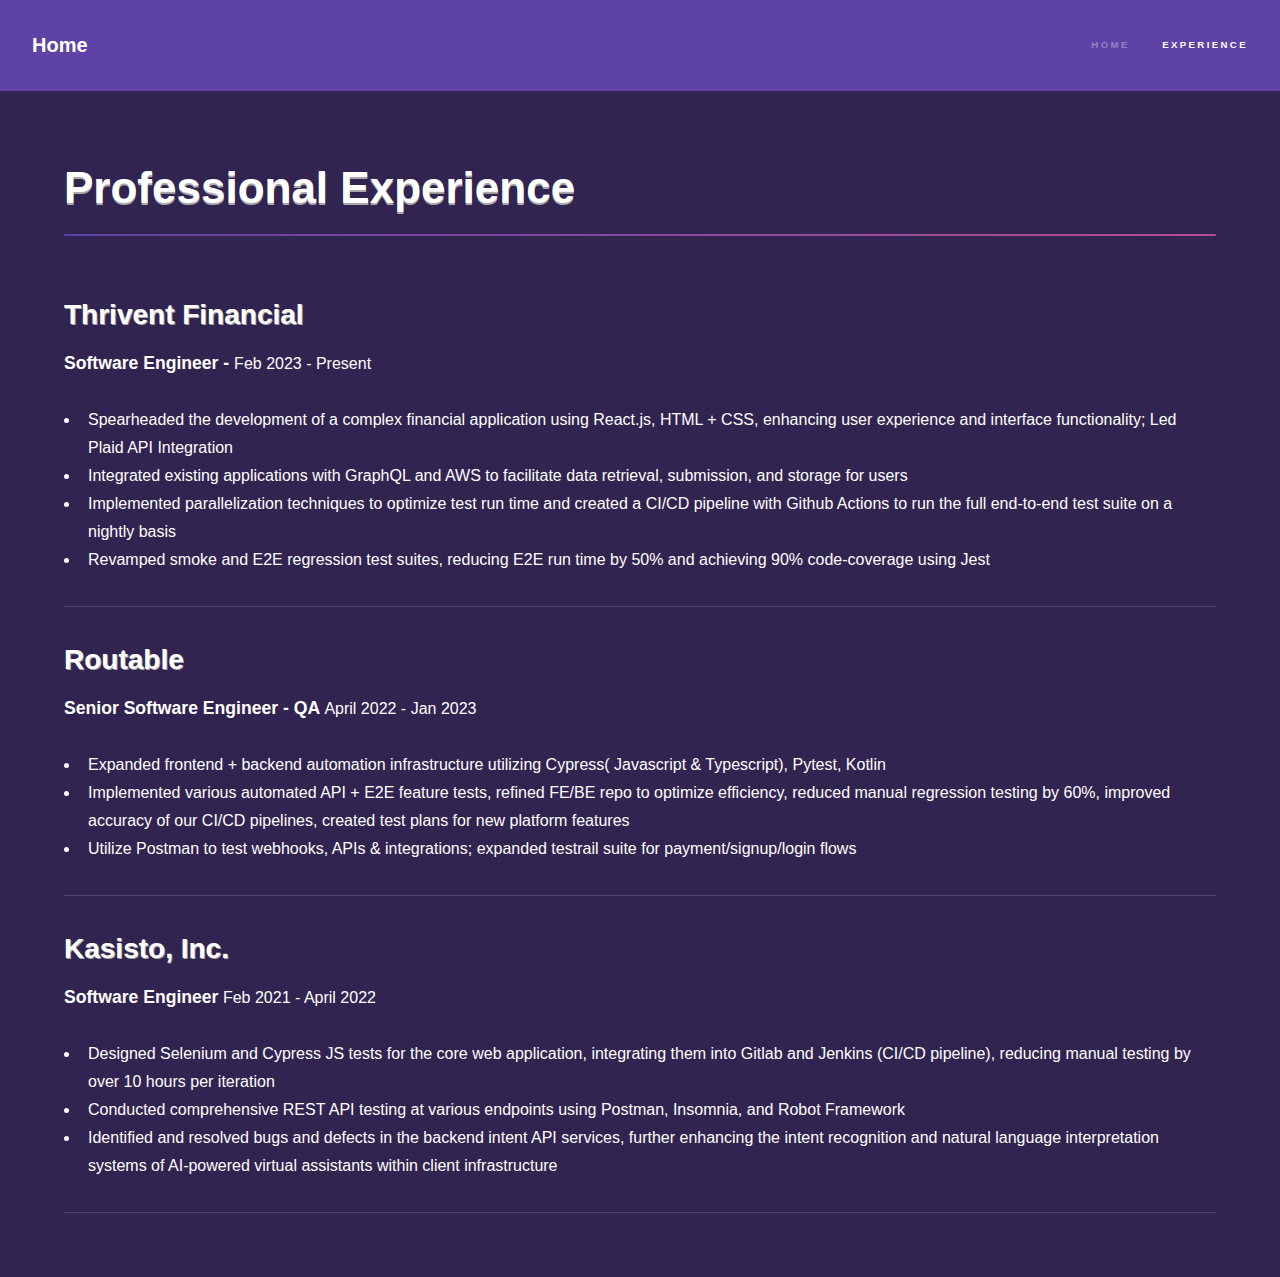
==== commit 221ca3e0: "Update elements.html" ====
--- a/elements.html
+++ b/elements.html
@@ -35,27 +35,27 @@
 							<h1 class="major">Professional Experience</h1>
 
 								<section>
-									<h2>Vitech Systems Group</h2>
-									<h3 class="pdates"> Technical Solutions Analyst - </h3> <p class="pdates">June 2019 - Present</p>														
+									<h2>Thrivent Financial</h2>
+									<h3 class="pdates"> Software Engineer - </h3> <p class="pdates">Feb 2023 - Present</p>														
 									<br>
 									<br>
 									<ul>
-										<li>Utilize SQL from large datasets to pinpoint and extract test cases used for the implementation and testing of the V3 software for investment/pension clients in order to identify root causes of issues</li>
-										<li>Collaborate with cross functional teams in an agile environment to manage product requirements for the integration and deployment of new software  </li>
-										<li>Wrote hundreds of unit tests using Mockito, a Java Testing Framework, and had 99% code and 98% branch coverage</li>
-										<li>Implement and conduct automated testing for several V3 web pages and modules using Selenium WebDriver</li>
+										<li>Spearheaded the development of a complex financial application using React.js, HTML + CSS, enhancing user experience and interface functionality; Led Plaid API Integration</li>
+										<li>Integrated existing applications with GraphQL and AWS to facilitate data retrieval, submission, and storage for users </li>
+										<li>Implemented parallelization techniques to optimize test run time and created a CI/CD pipeline with Github Actions to run the full end-to-end test suite on a nightly basis</li>
+										<li>Revamped smoke and E2E regression test suites, reducing E2E run time by 50% and achieving 90% code-coverage using Jest</li>
 									</ul>
 									<hr />
 
-									<h2>Upwork Freelancer</h2>
-									<h3 class="pdates">Software Engineer </h3>
-									<p class="pdates">May 2019 - June 2020</p>
+									<h2>Routable</h2>
+									<h3 class="pdates">Senior Software Engineer - QA </h3>
+									<p class="pdates">April 2022 - Jan 2023</p>
 									<br>
 									<br>
 									<ul>
-										<li>Refactored and reimplemented code for several companies to improve efficiency of certain frameworks by 15%</li>
-										<li>Developed & tested front-end user interfaces for clients utilizing HTML, CSS, React, NodeJs, Express, and Postgres.</li>
-										
+										<li>Expanded frontend + backend automation infrastructure utilizing Cypress( Javascript & Typescript), Pytest, Kotlin</li>
+										<li>Implemented various automated API + E2E feature tests, refined FE/BE repo to optimize efficiency, reduced manual regression testing by 60%, improved accuracy of our CI/CD pipelines, created test plans for new platform features</li>
+										<li>Utilize Postman to test webhooks, APIs & integrations; expanded testrail suite for payment/signup/login flows</li>
 										
 									</ul>
 									<hr />
@@ -63,15 +63,15 @@
 
 									
 									
-									<h2>Vidyo, Inc.</h2>
-									<h3 class="pdates">Software Engineer in Test Intern (Vidyo Gateway)	 </h3>
-									<p class="pdates">May 2018 - August 2018</p>
+									<h2>Kasisto, Inc.</h2>
+									<h3 class="pdates">Software Engineer</h3>
+									<p class="pdates">Feb 2021 - April 2022</p>
 									<br>
 									<br>
 									<ul>
-										<li>Replaced all manual testing in a sprint cycle by using APIs and Bash/Python to create scripts that update and run automated test cases in TestRail </li>
-										<li>Utilized SoapUI for functional and regression testing of various APIs which vastly improved restAPI quality on VidyoGateway </li>
-										<li>Designed an automation system using Jenkins and numerous machines in order to continuously integrate newly developed software for VidyoGateway screen sharing platform </li>
+										<li>Designed Selenium and Cypress JS tests for the core web application, integrating them into Gitlab and Jenkins (CI/CD pipeline), reducing manual testing by over 10 hours per iteration </li>
+										<li>Conducted comprehensive REST API testing at various endpoints using Postman, Insomnia, and Robot Framework</li>
+										<li>Identified and resolved bugs and defects in the backend intent API services, further enhancing the intent recognition and natural language interpretation systems of AI-powered virtual assistants within client infrastructure </li>
 											
 									</ul>
 									<hr />
@@ -103,4 +103,4 @@
 			<script src="assets/js/main.js"></script>
 
 	</body>
-</html>+</html>
